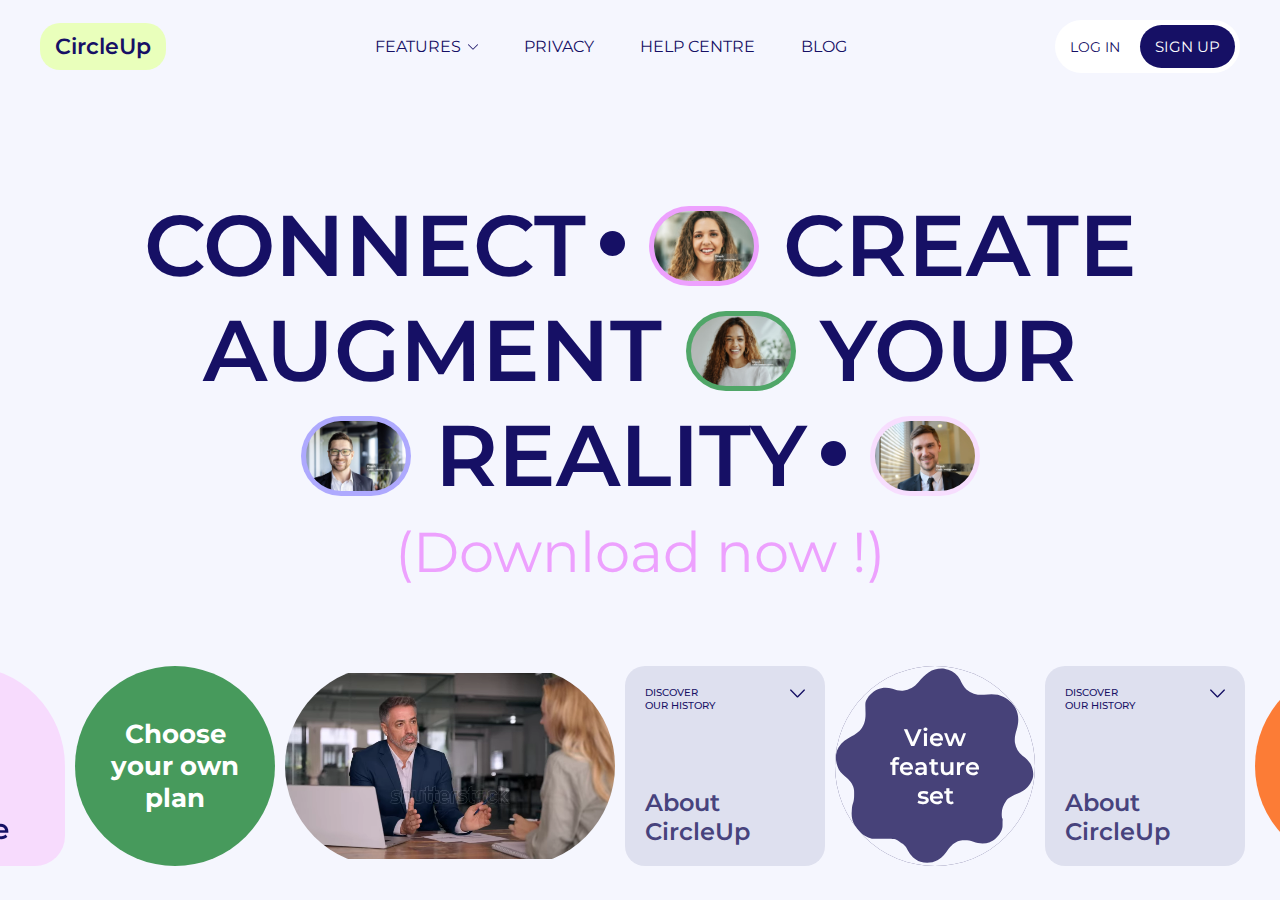
==== CreativeSlider/index.html @ 990b5d7b "fet: creative slider" ====
<!DOCTYPE html>
<html lang="en">
  <head>
    <meta charset="UTF-8" />
    <meta name="viewport" content="width=device-width, initial-scale=1.0" />
    <link
      rel="stylesheet"
      href="//cdnjs.cloudflare.com/ajax/libs/OwlCarousel2/2.3.4/assets/owl.carousel.min.css"
    />
    <link
      rel="stylesheet"
      href="//cdnjs.cloudflare.com/ajax/libs/OwlCarousel2/2.3.4/assets/owl.theme.default.min.css"
    />
    <link
      rel="stylesheet"
      href="https://cdn.jsdelivr.net/npm/swiper@11/swiper-bundle.min.css"
    />

    <script src="https://cdn.jsdelivr.net/npm/swiper@11/swiper-bundle.min.js"></script>
    <link rel="stylesheet" href="style.css" />
    <title>Document</title>
  </head>
  <body>
    <section>
      <div class="container">
        <header class="header-wrap">
          <div class="logo">
            <a href="#">CircleUp</a>
          </div>
          <div class="menu laptop">
            <ul>
              <li>
                <a href="#"
                  >FEATURES <img src="./down-arrow-svgrepo-com.svg" alt="arrow"
                /></a>
                <ul class="sub-menu">
                  <li><a href="#">FEATURES 1</a></li>
                  <li><a href="#">FEATURES 2</a></li>
                </ul>
              </li>
              <li><a href="#">PRIVACY</a></li>
              <li><a href="#">HELP CENTRE</a></li>
              <li><a href="#">BLOG</a></li>
            </ul>
            <button class="close-icon">Close Menu</button>
          </div>
          <div class="menu" id="mobileMenuList">
            <ul>
              <li>
                <a href="#"
                  >FEATURES <img src="./down-arrow-svgrepo-com.svg" alt="arrow"
                /></a>
                <ul class="sub-menu">
                  <li><a href="#">FEATURES 1</a></li>
                  <li><a href="#">FEATURES 2</a></li>
                </ul>
              </li>
              <li><a href="#">PRIVACY</a></li>
              <li><a href="#">HELP CENTRE</a></li>
              <li><a href="#">BLOG</a></li>
            </ul>
            <button class="close-icon" onclick="mobileMenuClose()">
              close Menu
            </button>
          </div>
          <div class="login-mobile">
            <div class="login-btn">
              <a href="#">LOG IN</a>
              <a href="#" class="signup">SIGN UP</a>
            </div>
            <button class="mobile-menu-icon" onclick="mobileMenuOpen()">
              Menu
            </button>
          </div>
        </header>
      </div>
    </section>
    <section>
      <div class="container">
        <div class="title">
          <h1>
            CONNECT <span></span>
            <figure>
              <img
                class="bg-pink"
                src="./istockphoto-1134016793-1024x1024.jpg"
                alt=""
              />
            </figure>
            CREATE AUGMENT
            <figure>
              <img
                class="bg-green"
                src="./istockphoto-1437816897-2048x2048.jpg"
                alt=""
              />
            </figure>
            YOUR
            <figure>
              <img
                class="bg-Purple"
                src="./istockphoto-1497142422-1024x1024.jpg"
                alt=""
              />
            </figure>
            REALITY <span></span>
            <figure>
              <img
                class="bg-light-pink"
                src="./istockphoto-969342904-1024x1024.jpg"
                alt=""
              />
            </figure>
          </h1>
          <div class="download-btn">
            <a href="#">(Download now !)</a>
          </div>
        </div>
      </div>
    </section>
    <section>
      <div class="owl-carousel owl-theme">
        <div class="item1">
          <h4>
            <img src="" alt="" />
            <span
              >Choose<br />
              your own <br />plan</span
            >
          </h4>
        </div>
        <div class="item2">
          <video autoplay muted loop src="./stockfootagevideo.webm"></video>
        </div>
        <div class="item3">
          <div class="title-icon">
            <div class="dis-title">
              DISCOVER<br />
              OUR HISTORY
            </div>
            <div class="icon">
              <img src="./down-arrow-svgrepo-com.svg" alt="" />
            </div>
          </div>
          <div class="about-title">
            About <br />
            CircleUp
          </div>
        </div>
        <div class="item4">
          <div class="view-feature-wrap">
            <img src="./item4.svg" alt="" />
            <div class="view-feature">View feature set</div>
          </div>
        </div>
        <div class="item3">
          <div class="title-icon">
            <div class="dis-title">
              DISCOVER<br />
              OUR HISTORY
            </div>
            <div class="icon">
              <img src="./down-arrow-svgrepo-com.svg" alt="" />
            </div>
          </div>
          <div class="about-title">
            About <br />
            CircleUp
          </div>
        </div>
        <div class="item6">
          <div class="our-blog">
            <span>Our blog</span>
          </div>
        </div>
        <div class="item2">
          <video autoplay muted loop src="./stockfootagevideo.webm"></video>
        </div>
        <div class="item4">
          <div class="view-feature-wrap">
            <img src="./item4.svg" alt="" />
            <div class="view-feature">View feature set</div>
          </div>
        </div>
        <div class="item9">
          <div class="collaborative">
            <div class="get-start">
              GETTING STARTED<br />
              IS EASY
            </div>
            <span>Collaborative</span>
          </div>
        </div>
      </div>
    </section>

    <script src="//code.jquery.com/jquery-3.6.0.min.js"></script>
    <script src="//cdnjs.cloudflare.com/ajax/libs/OwlCarousel2/2.3.4/owl.carousel.min.js"></script>
    <script>
      $(".owl-carousel").owlCarousel({
        loop: true,
        autoplay: true,
        autoplayTimeout: 1220,
        autoWidth: true,
        // freeDrag: true,
        smartSpeed: 1200,
        // slideBy: 1,
        dots: false,
        animateIn: "linear",
        animateOut: "linear",
        responsiveClass: true,
        responsive: {
          0: {
            items: 3,
          },
          600: {
            items: 3,
          },
          1000: {
            items: 7,
            loop: true,
          },
        },
      });
      function mobileMenuOpen() {
        var element = document.getElementById("mobileMenuList");
        element.classList.add("open");
      }
      function mobileMenuClose() {
        var element = document.getElementById("mobileMenuList");
        element.classList.remove("open");
      }
    </script>
  </body>
</html>
---- CreativeSlider/style.css ----
@import url("https://fonts.googleapis.com/css2?family=Montserrat:ital,wght@0,100..900;1,100..900&display=swap");
* {
  margin: 0;
  padding: 0;
  box-sizing: border-box;
}
body {
  font-family: "Montserrat", sans-serif;
  font-optical-sizing: auto;
  font-weight: 400;
  font-size: 14px;
  line-height: normal;
  color: #161065;
  background-color: #f5f6fe;
}
a {
  text-decoration: none;
}
.container {
  max-width: 1240px;
  padding: 20px;
  margin: 0 auto;
}
.header-wrap {
  display: flex;
  width: 100%;
  justify-content: space-between;
  align-items: center;
  margin-bottom: 80px;
  position: relative;
  flex-wrap: wrap;
  gap: 10px;
}
.header-wrap .logo {
  background: #e9ffbb;
  padding: 10px 15px;
  border-radius: 20px;
}
.logo a {
  color: #161065;
  font-size: 22px;
  font-weight: 600;
}
.menu ul {
  display: flex;
  align-items: center;
  justify-content: flex-start;
  list-style: none;
}
.menu ul li {
  margin: 0 20px;
  position: relative;
}
.menu ul li a {
  padding: 3px;
  color: #161065;
  font-size: 16px;
  transition: 0.3s ease all;
}
.menu ul li a img {
  width: 10px;
  height: 10px;
  margin-left: 3px;
}
.menu ul li a:hover {
  opacity: 0.7;
}
.sub-menu {
  visibility: hidden;
  opacity: 0;
  margin-top: 10px;
  position: absolute;
  top: 100%;
  left: 0;
  flex-direction: column;
  background: #fff;
  padding: 5px 10px;
  min-width: 100px;
  transition: 0.3s ease all;
  border-radius: 4px;
}
.sub-menu li {
  margin: 5px 0 !important;
  width: 100%;
  display: flex;
  align-items: center;
  justify-content: center;
}
.sub-menu li a {
  transition: none !important;
  white-space: nowrap;
}
li:hover .sub-menu {
  visibility: visible !important;
  opacity: 1;
}
.login-btn {
  display: flex;
  justify-content: space-between;
  align-items: center;
  background: #fff;
  padding: 5px 5px 5px 15px;
  border-radius: 50px;
}
.login-btn a {
  margin-right: 20px;
  font-size: 14px;
  color: #161065;
  transition: 0.3s all ease;
}
.login-btn a:hover {
  opacity: 0.7;
}
.login-btn .signup {
  background: #161065;
  color: #fff;
  padding: 12px 15px;
  border: none;
  border-radius: 40px;
  cursor: pointer;
  font-size: 15px;
  margin: 0;
}
.title {
  padding: 0 100px;
  margin-bottom: 60px;
}
.title h1 {
  color: #161065;
  font-size: 86px;
  font-weight: 600;
  line-height: normal;
  margin-bottom: 10px;
  text-align: center;
}
.title h1 span {
  width: 25px;
  height: 25px;
  border-radius: 50%;
  display: inline-block;
  background: #161065;
  margin-bottom: 20px;
  margin-left: -10px;
}
figure {
  display: inline-block;
}
.title h1 img {
  display: inline-block;
  width: 110px;
  height: 80px;
  border-radius: 50px;
  padding: 5px;
  margin-bottom: -10px;
}
.bg-pink {
  background: #eda1fe !important;
}
.bg-green {
  background: #50a668 !important;
}
.bg-Purple {
  background: #aea9fe !important;
}
.bg-light-pink {
  background: #f7defe !important;
}
.download-btn {
  text-align: center;
}
.download-btn a {
  font-size: 56px;
  color: #eda1fe;
}
.slider {
  display: flex;
  align-items: center;
  gap: 10px;
  width: 100%;
}
/* .owl-item {
  width: 300px !important;
} */
.item1 {
  width: 200px;
  height: 200px;
  border-radius: 50%;
  background: #479a5c;
  line-height: normal;
  display: flex;
  align-items: center;
  justify-content: center;
  text-align: center;
}
.item1 span {
  color: #fff;
  font-size: 26px;
  line-height: normal;
}
.item2 {
  width: 330px;
  height: 200px;
  border-radius: 150px;
}
.item2 video {
  width: 100%;
  height: 100%;
  border-radius: 150px;
}
.item3 {
  width: 200px;
  height: 200px;
  border-radius: 20px;
  background: #dee0ef;
  display: flex;
  flex-direction: column;
  justify-content: space-between;
  padding: 20px;
}
.item3 .title-icon {
  display: flex;
  align-items: flex-start;
  justify-content: space-between;
}
.dis-title {
  font-size: 10px;
  color: #161065;
  font-weight: 500;
}
.title-icon .icon {
  width: 15px;
  height: 15px;
}
.about-title {
  font-size: 24px;
  font-weight: 600;
  color: #47437d;
}
.item4 {
  width: 200px !important;
  height: 200px;
}
.view-feature-wrap {
  position: relative;
}
.item4 img {
  width: 200px !important;
  height: 200px;
  border-radius: 50%;
  animation: rotation 5s linear infinite;
}
@keyframes rotation {
  0% {
    transform: rotate(0deg);
  }
  100% {
    transform: rotate(360deg);
  }
}
.view-feature {
  position: absolute;
  top: 50%;
  left: 50%;
  transform: translate(-50%, -50%);
  font-size: 24px;
  color: #fff;
  font-weight: 600;
  width: 100px;
  text-align: center;
}
.item6 {
  width: 200px;
  height: 200px;
}
.our-blog {
  height: 100%;
  background: #fc7c36;
  border-radius: 150px 30px 30px 150px;
  position: relative;
  display: flex;
  align-items: flex-end;
  justify-content: flex-end;
}
.our-blog span {
  font-size: 26px;
  line-height: 33px;
  color: #fff;
  padding: 15px;
  font-weight: 600;
}
.item9 {
  width: 300px;
  height: 200px;
}
.collaborative {
  height: 100%;
  background: #f7dbfd;
  border-radius: 100px 100px 30px 30px;
  padding: 20px;
  position: relative;
  display: flex;
  align-items: center;
  justify-content: space-between;
  flex-direction: column;
}
.get-start {
  font-size: 10px;
  font-weight: 600;
  text-align: center;
  line-height: 15px;
}
.collaborative span {
  font-size: 28px;
  line-height: normal;
  font-weight: 600;
}
.owl-item {
  width: auto !important;
  margin: 0 5px;
}
.owl-stage-outer {
  height: 220px;
}
.owl-stage {
  height: 220px;
}
.close-icon {
  display: none;
}
.login-mobile {
  display: flex;
  align-items: center;
  gap: 10px;
}
.mobile-menu-icon,
.close-icon {
  display: none;
  background: #161065;
  color: #fff;
  padding: 10px 5px;
  border: none;
  border-radius: 6px;
  cursor: pointer;
  font-size: 15px;
}
#mobileMenuList {
  display: none;
}
.laptop {
  display: inline-block;
}
@media screen and (max-width: 1240px) {
  .title {
    padding: 0 60px;
    margin-bottom: 40px;
  }
  .title h1 {
    font-size: 66px;
  }
  .title h1 img {
    width: 90px;
    height: 70px;
  }
  .title h1 span {
    width: 20px;
    height: 20px;
  }
  .download-btn a {
    font-size: 48px;
  }
}
@media screen and (max-width: 940px) {
  .laptop {
    display: none;
  }
  .mobile-menu-icon {
    display: block;
    flex: 0 0 auto;
  }
  #mobileMenuList {
    position: fixed;
    top: -100%;
    left: 0;
    background: #dee0ef;
    z-index: 9;
    width: 100%;
    height: 50vh;
    overflow: hidden;
    display: flex;
    align-items: center;
    justify-content: center;
    transition: 0.3s all ease-in-out;
  }
  #mobileMenuList.open {
    top: 0 !important;
    transition: 0.3s all ease-in-out;
  }
  #mobileMenuList ul {
    display: flex;
    align-items: center;
    justify-content: center;
    flex-direction: column;
  }
  #mobileMenuList ul li {
    margin: 10px 0;
  }
  #mobileMenuList .sub-menu {
    /* position: inherit; */
    /* display: none; */
    left: 104%;
    top: -20px;
  }
  /* .mobileMenuList li:hover .sub-menu {
    display: block;
  } */
  #mobileMenuList .close-icon {
    display: inline-block;
    position: absolute;
    top: 20px;
    right: 20px;
  }
  .title {
    padding: 0 40px;
    margin-bottom: 20px;
  }
  .title h1 {
    font-size: 48px;
  }
  .title h1 img {
    width: 70px;
    height: 50px;
  }
  .title h1 span {
    width: 15px;
    height: 15px;
    margin: 0;
    margin-bottom: 10px;
  }
  .download-btn a {
    font-size: 36px;
  }
}
@media screen and (max-width: 767px) {
  .title {
    padding: 0 30px;
  }
  .title h1 {
    font-size: 38px;
  }
  .title h1 img {
    width: 60px;
    height: 40px;
  }
  .title h1 span {
    width: 15px;
    height: 15px;
    margin: 0;
    margin-bottom: 10px;
  }
  .download-btn a {
    font-size: 26px;
  }
}
@media screen and (max-width: 540px) {
  .title {
    padding: 0;
  }
}

.swiper-slide {
  min-height: 30vh;
  width: 300px;
  max-width: 70vw;
  background-color: rgb(230, 230, 230);

  &:nth-child(odd) {
    background-color: rgb(230, 200, 230);
  }
}
.swiper-wrapper {
  transition-timing-function: linear;
}
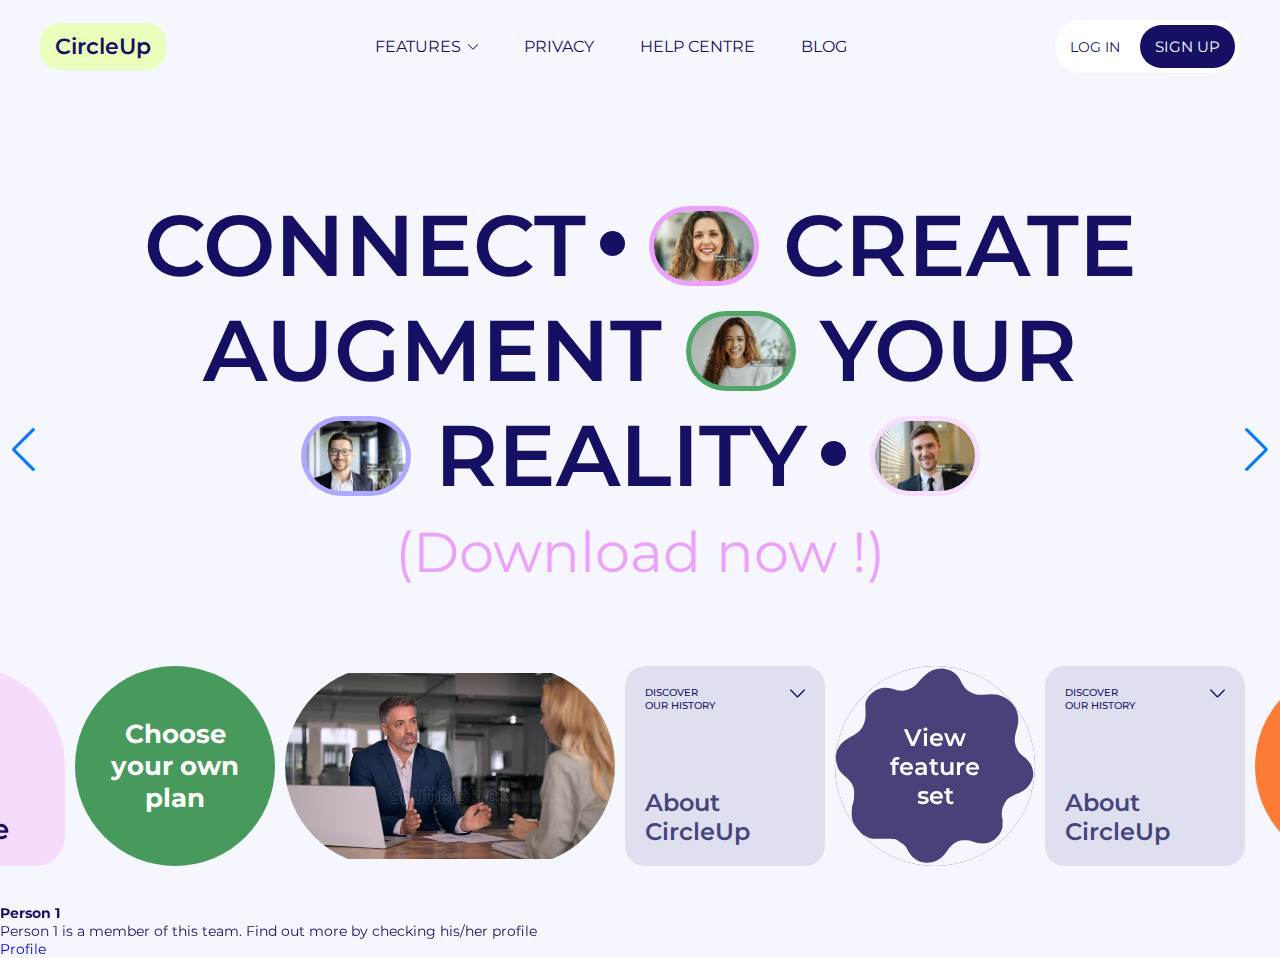
==== commit 2496cf16: "fix design" ====
--- a/CreativeSlider/index.html
+++ b/CreativeSlider/index.html
@@ -191,6 +191,140 @@
             <span>Collaborative</span>
           </div>
         </div>
+      </div>
+    </section>
+
+    <section>
+      <div class="swiper-container">
+        <!-- Additional required wrapper -->
+        <div class="swiper-wrapper">
+          <!-- Slides -->
+          <div class="swiper-slide">
+            <div class="card">
+              <img
+                src="https://placehold.it/300x200"
+                alt=""
+                class="card-img-top"
+              />
+              <div class="card-block">
+                <h4 class="card-title">Person 1</h4>
+                <p class="card-text">
+                  Person 1 is a member of this team. Find out more by checking
+                  his/her profile
+                </p>
+                <a href="#" class="btn btn-primary">Profile</a>
+              </div>
+            </div>
+          </div>
+          <div class="swiper-slide">
+            <div class="card">
+              <img
+                src="https://placehold.it/300x200"
+                alt=""
+                class="card-img-top"
+              />
+              <div class="card-block">
+                <h4 class="card-title">Person 2</h4>
+                <p class="card-text">
+                  Person 2 is a member of this team. Find out more by checking
+                  his/her profile
+                </p>
+                <a href="#" class="btn btn-primary">Profile</a>
+              </div>
+            </div>
+          </div>
+          <div class="swiper-slide">
+            <div class="card">
+              <img
+                src="https://placehold.it/300x200"
+                alt=""
+                class="card-img-top"
+              />
+              <div class="card-block">
+                <h4 class="card-title">Person 3</h4>
+                <p class="card-text">
+                  Person 3 is a member of this team. Find out more by checking
+                  his/her profile
+                </p>
+                <a href="#" class="btn btn-primary">Profile</a>
+              </div>
+            </div>
+          </div>
+          <div class="swiper-slide">
+            <div class="card">
+              <img
+                src="https://placehold.it/300x200"
+                alt=""
+                class="card-img-top"
+              />
+              <div class="card-block">
+                <h4 class="card-title">Person 4</h4>
+                <p class="card-text">
+                  Person 4 is a member of this team. Find out more by checking
+                  his/her profile
+                </p>
+                <a href="#" class="btn btn-primary">Profile</a>
+              </div>
+            </div>
+          </div>
+          <div class="swiper-slide">
+            <div class="card">
+              <img
+                src="https://placehold.it/300x200"
+                alt=""
+                class="card-img-top"
+              />
+              <div class="card-block">
+                <h4 class="card-title">Person 5</h4>
+                <p class="card-text">
+                  Person 5 is a member of this team. Find out more by checking
+                  his/her profile
+                </p>
+                <a href="#" class="btn btn-primary">Profile</a>
+              </div>
+            </div>
+          </div>
+          <div class="swiper-slide">
+            <div class="card">
+              <img
+                src="https://placehold.it/300x200"
+                alt=""
+                class="card-img-top"
+              />
+              <div class="card-block">
+                <h4 class="card-title">Person 6</h4>
+                <p class="card-text">
+                  Person 6 is a member of this team. Find out more by checking
+                  his/her profile
+                </p>
+                <a href="#" class="btn btn-primary">Profile</a>
+              </div>
+            </div>
+          </div>
+          <div class="swiper-slide">
+            <div class="card">
+              <img
+                src="https://placehold.it/300x200"
+                alt=""
+                class="card-img-top"
+              />
+              <div class="card-block">
+                <h4 class="card-title">Person 7</h4>
+                <p class="card-text">
+                  Person 7 is a member of this team. Find out more by checking
+                  his/her profile
+                </p>
+                <a href="#" class="btn btn-primary">Profile</a>
+              </div>
+            </div>
+          </div>
+        </div>
+        <!-- If we need pagination -->
+        <div class="swiper-pagination"></div>
+
+        <!-- If we need navigation buttons -->
+        <div class="swiper-button-prev"></div>
+        <div class="swiper-button-next"></div>
       </div>
     </section>
 
@@ -230,6 +364,20 @@
         var element = document.getElementById("mobileMenuList");
         element.classList.remove("open");
       }
+      $(function () {
+        var mySwiper = new Swiper(".swiper-container", {
+          autoplay: true,
+          spaceBetween: 30,
+          slidesPerView: "auto",
+          loop: true,
+          // If we need pagination
+          pagination: ".swiper-pagination",
+
+          // Navigation arrows
+          nextButton: ".swiper-button-next",
+          prevButton: ".swiper-button-prev",
+        });
+      });
     </script>
   </body>
 </html>
--- a/CreativeSlider/style.css
+++ b/CreativeSlider/style.css
@@ -236,10 +236,6 @@
   font-weight: 600;
   color: #47437d;
 }
-.item4 {
-  width: 200px !important;
-  height: 200px;
-}
 .view-feature-wrap {
   position: relative;
 }
@@ -465,18 +461,46 @@
   .title {
     padding: 0;
   }
-}
-
-.swiper-slide {
-  min-height: 30vh;
-  width: 300px;
-  max-width: 70vw;
-  background-color: rgb(230, 230, 230);
-
-  &:nth-child(odd) {
-    background-color: rgb(230, 200, 230);
-  }
-}
-.swiper-wrapper {
-  transition-timing-function: linear;
-}
+  .item1 {
+    width: 120px;
+    height: 120px;
+  }
+  .item1 span {
+    font-size: 15px;
+  }
+  .item2 {
+    width: 200px;
+    height: 120px;
+  }
+  .item3 {
+    width: 200px;
+    height: 120px;
+  }
+  .about-title {
+    font-size: 16px;
+  }
+  .item6 {
+    width: 150px;
+    height: 120px;
+  }
+  .our-blog span {
+    font-size: 16px;
+  }
+  .item9 {
+    width: 200px;
+    height: 120px;
+  }
+  .collaborative {
+    border-radius: 50px 50px 20px 20px;
+  }
+  .collaborative span {
+    font-size: 16px;
+  }
+  .item4 img {
+    width: 120px !important;
+    height: 120px;
+  }
+  .view-feature {
+    font-size: 14px;
+  }
+}
